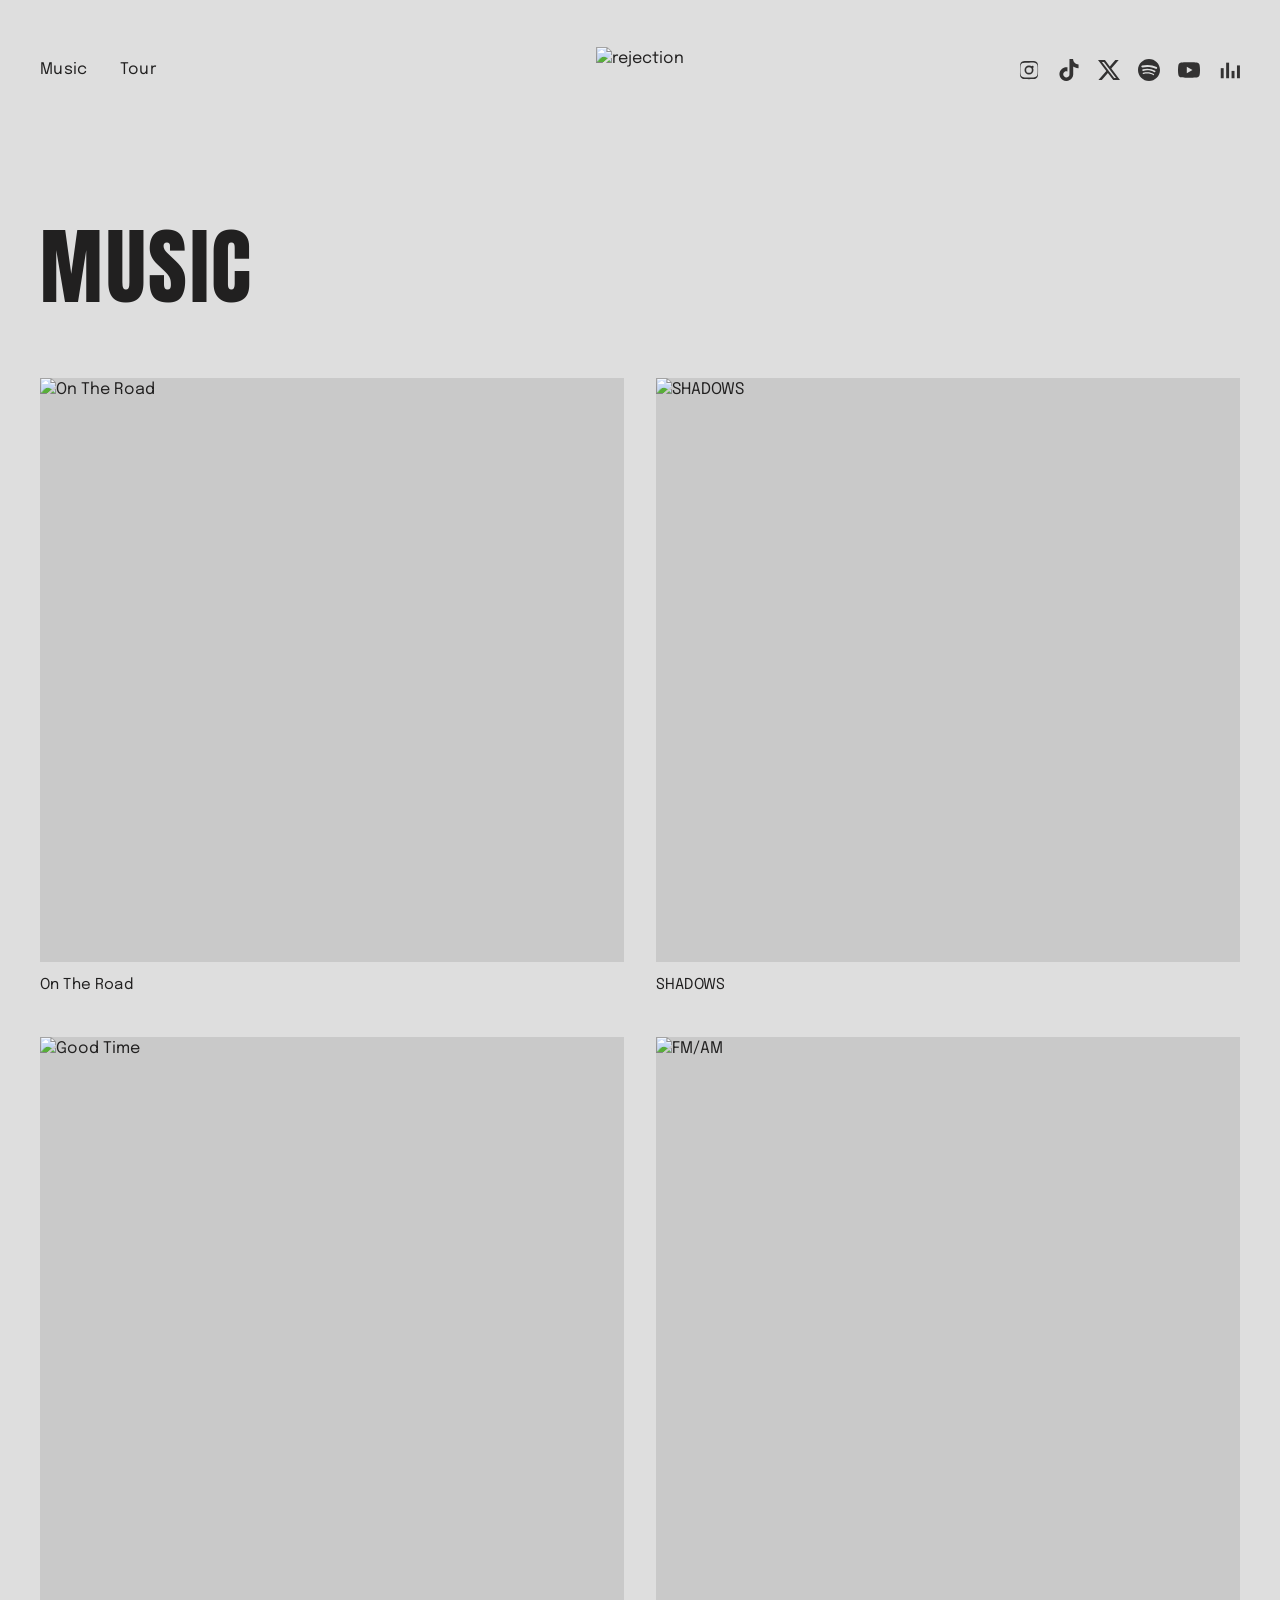
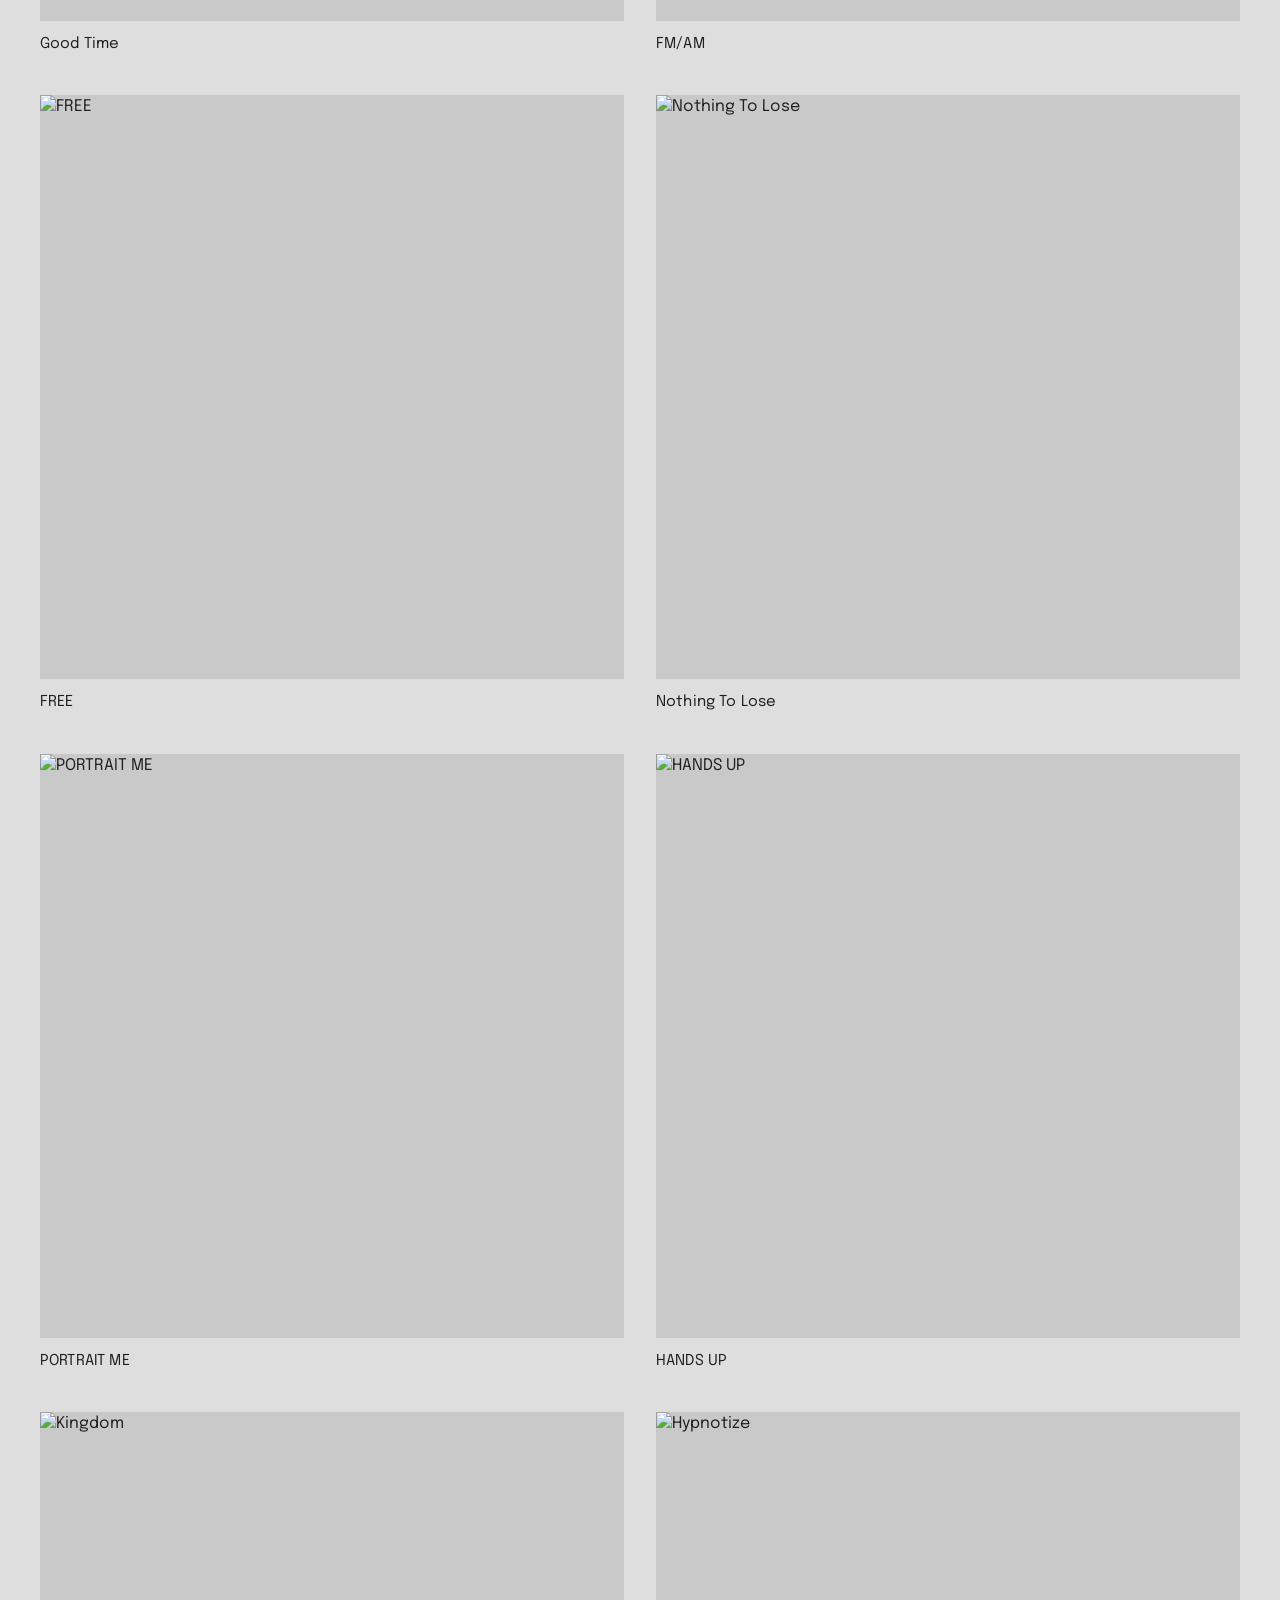
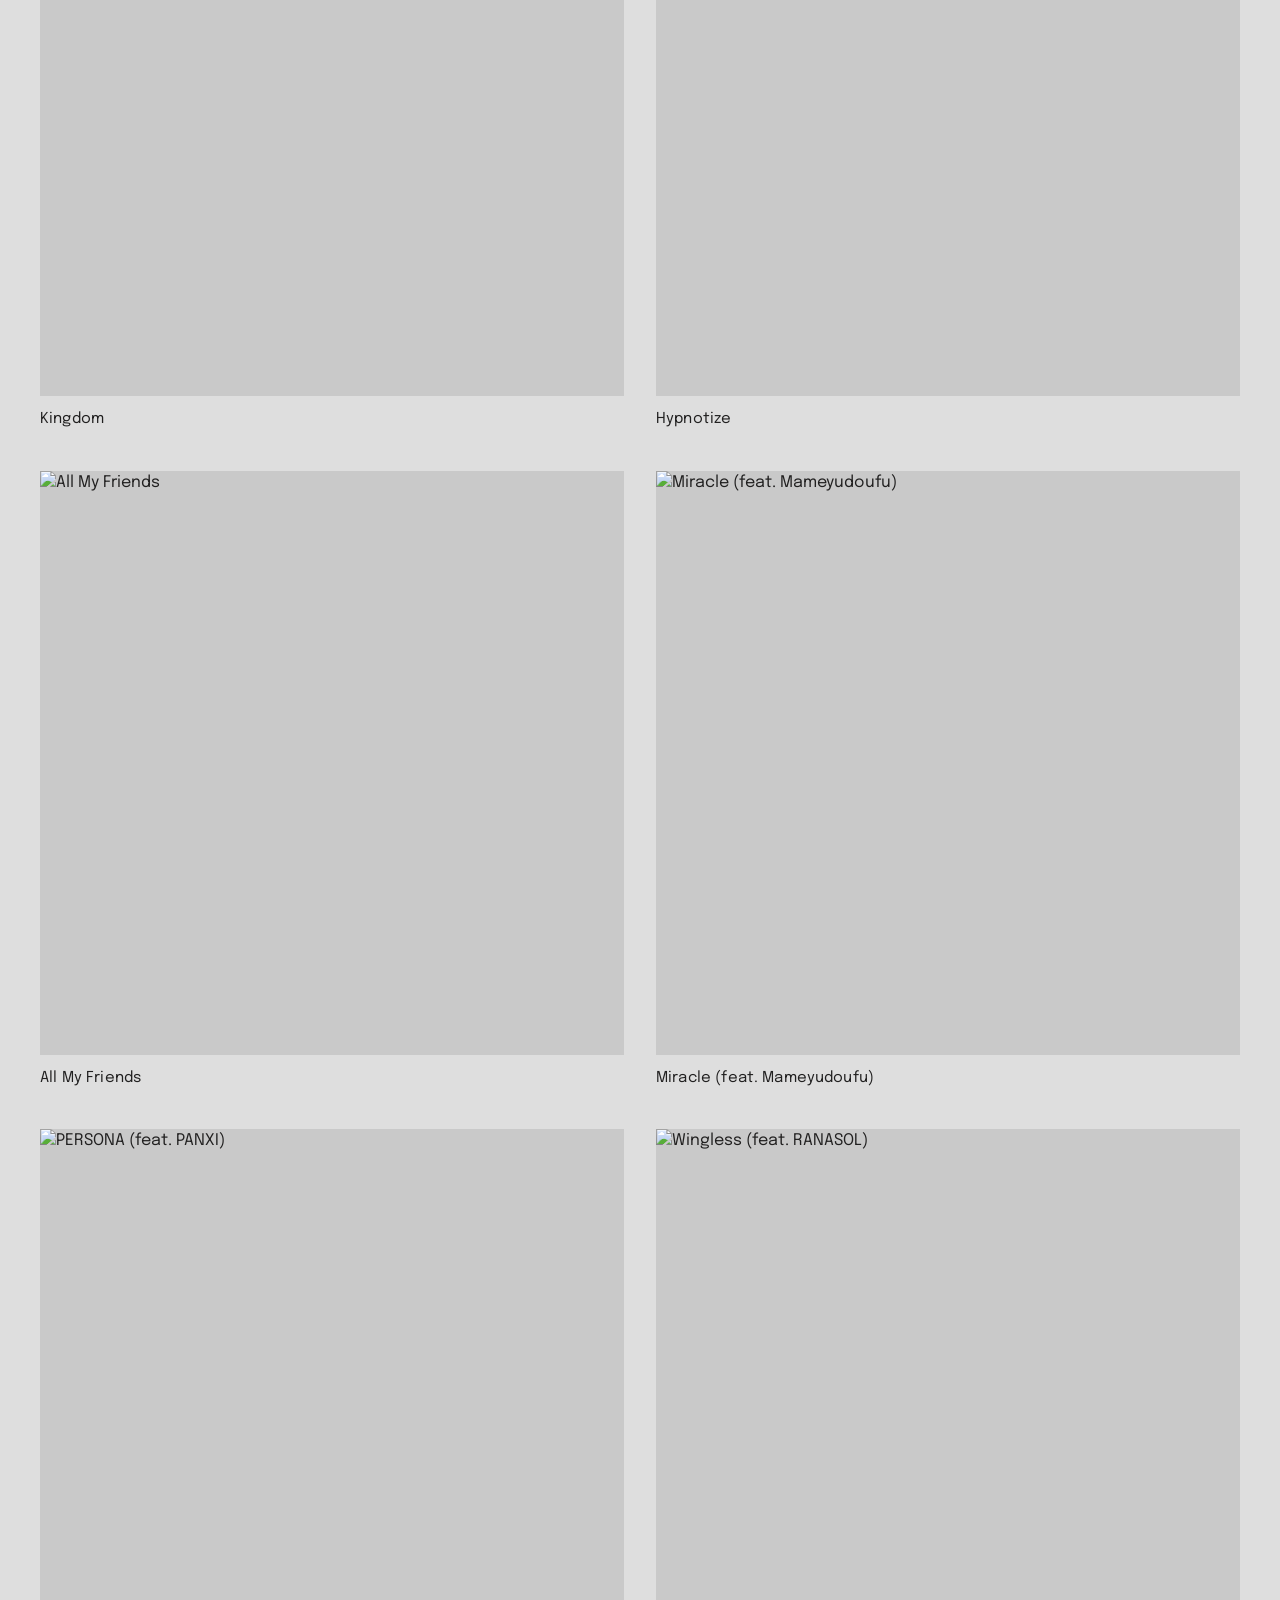
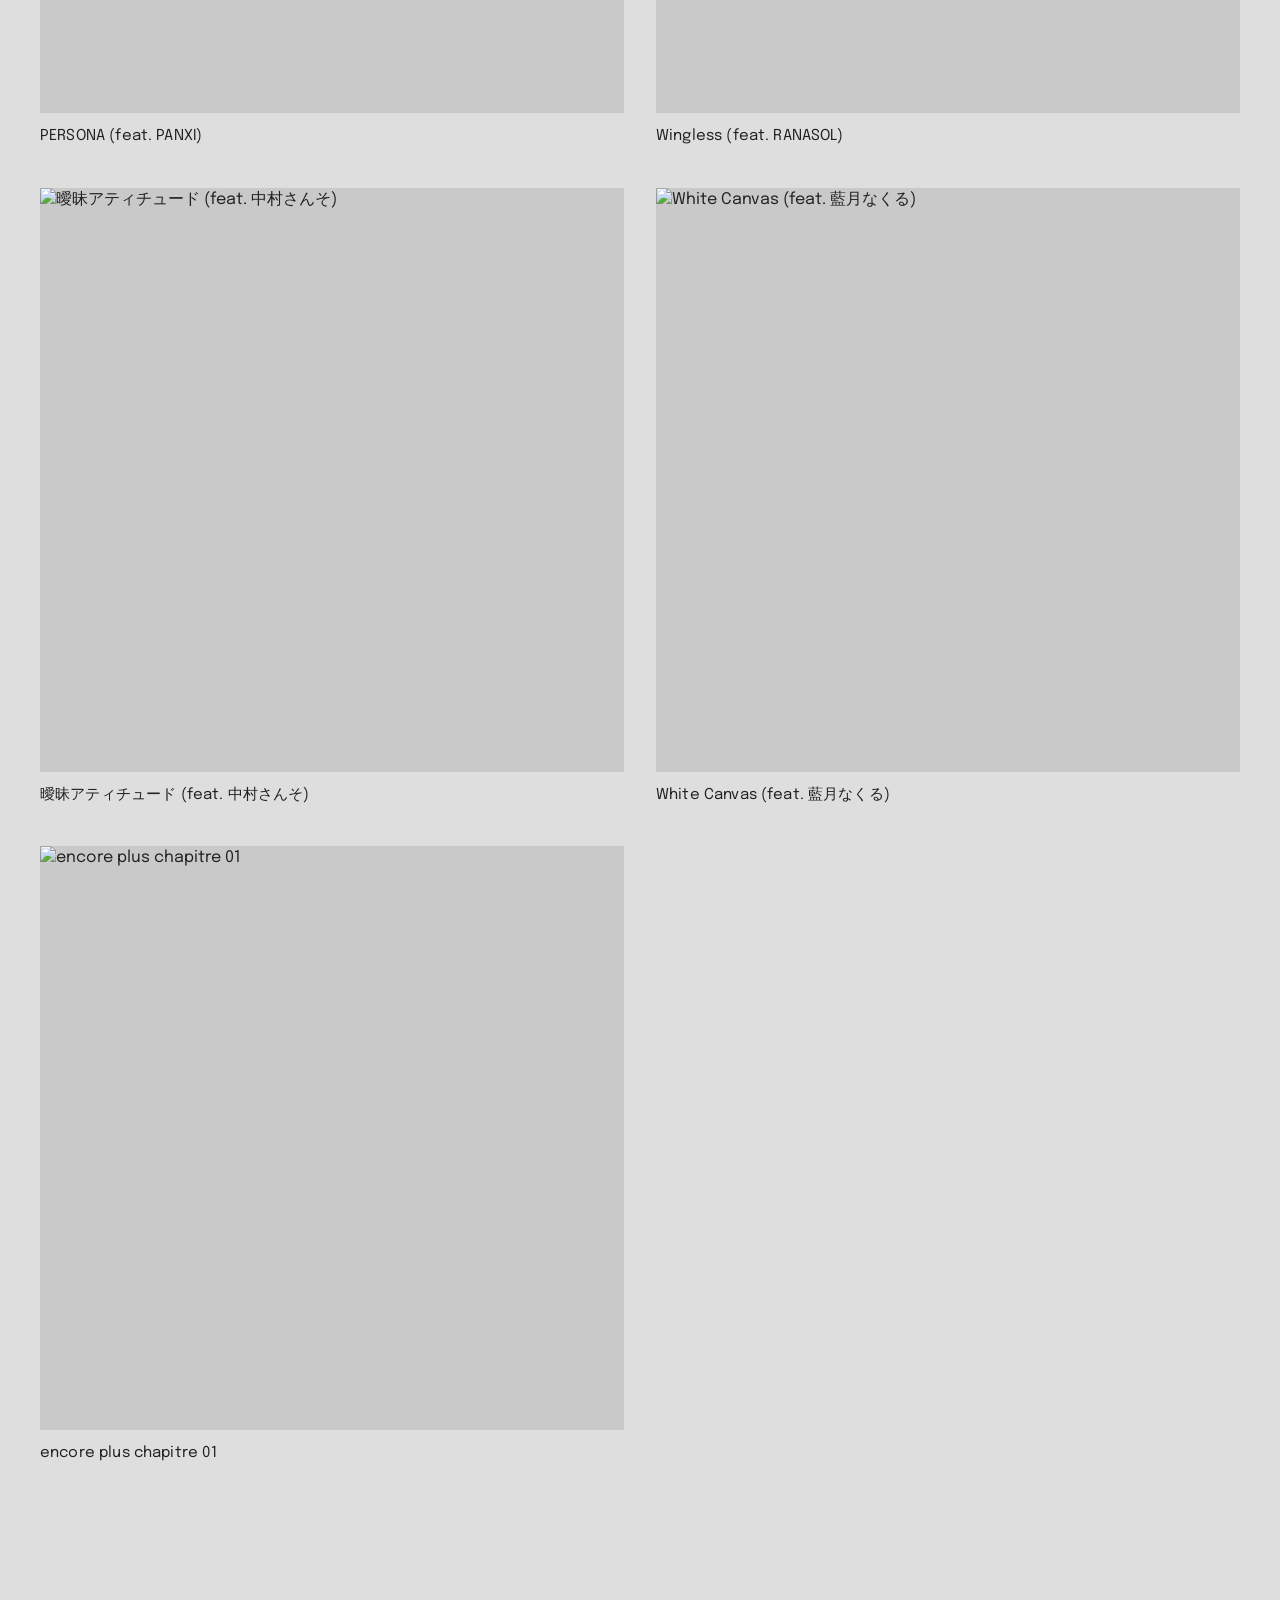
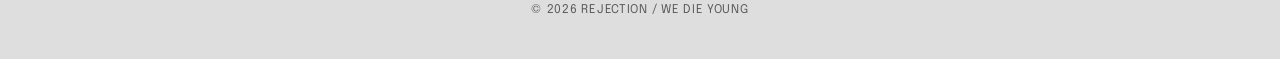
==== music.html @ c390e878 "Initial commit: pages, styles, scripts" ====
<!DOCTYPE html>
<html lang="en">
<head>
  <meta charset="UTF-8">
  <meta name="viewport" content="width=device-width, initial-scale=1.0">
  <title>rejection — Music</title>
  <meta name="description" content="rejection discography — releases on WE DIE YOUNG. Listen on Spotify.">
  <link rel="preconnect" href="https://fonts.googleapis.com">
  <link rel="preconnect" href="https://fonts.gstatic.com" crossorigin>
  <link href="https://fonts.googleapis.com/css2?family=Anton&family=Epilogue:wght@400;700&display=swap" rel="stylesheet">
  <link rel="stylesheet" href="css/style.css">
</head>
<body>

  <header class="site-header">
    <button class="nav-toggle" aria-label="Menu" aria-expanded="false">
      <span></span><span></span><span></span>
    </button>

    <nav class="nav-left">
      <a href="music.html">Music</a>
      <a href="tour.html">Tour</a>
    </nav>

    <a class="brand" href="index.html" aria-label="rejection home">
      <img src="assets/images/logo_black.png" alt="rejection">
    </a>

    <div class="nav-right">
      <a href="https://www.instagram.com/rejection_dj/" target="_blank" rel="noopener" aria-label="Instagram"><svg viewBox="0 0 24 24" aria-hidden="true"><path d="M12 2.2c3.2 0 3.6 0 4.9.07 1.2.06 1.8.25 2.2.42.6.22 1 .48 1.4.9.4.4.7.8.9 1.4.17.4.36 1 .42 2.2.06 1.3.07 1.7.07 4.9s0 3.6-.07 4.9c-.06 1.2-.25 1.8-.42 2.2a3.9 3.9 0 0 1-.9 1.4c-.4.4-.8.7-1.4.9-.4.17-1 .36-2.2.42-1.3.06-1.7.07-4.9.07s-3.6 0-4.9-.07c-1.2-.06-1.8-.25-2.2-.42a3.9 3.9 0 0 1-1.4-.9 3.9 3.9 0 0 1-.9-1.4c-.17-.4-.36-1-.42-2.2C2.2 15.6 2.2 15.2 2.2 12s0-3.6.07-4.9c.06-1.2.25-1.8.42-2.2.22-.6.5-1 .9-1.4.4-.4.8-.7 1.4-.9.4-.17 1-.36 2.2-.42C8.4 2.2 8.8 2.2 12 2.2zm0 1.8c-3.1 0-3.5 0-4.7.07-1.1.05-1.7.24-2.1.4-.5.2-.9.44-1.3.83-.4.4-.63.8-.83 1.3-.16.4-.35 1-.4 2.1C2.6 9.7 2.6 10.1 2.6 12s0 2.3.07 3.5c.05 1.1.24 1.7.4 2.1.2.5.44.9.83 1.3.4.4.8.63 1.3.83.4.16 1 .35 2.1.4 1.2.07 1.6.07 4.7.07s3.5 0 4.7-.07c1.1-.05 1.7-.24 2.1-.4.5-.2.9-.44 1.3-.83.4-.4.63-.8.83-1.3.16-.4.35-1 .4-2.1.07-1.2.07-1.6.07-3.5s0-2.3-.07-3.5c-.05-1.1-.24-1.7-.4-2.1a3.5 3.5 0 0 0-.83-1.3 3.5 3.5 0 0 0-1.3-.83c-.4-.16-1-.35-2.1-.4C15.5 4 15.1 4 12 4zm0 3.1a4.9 4.9 0 1 1 0 9.8 4.9 4.9 0 0 1 0-9.8zm0 1.8a3.1 3.1 0 1 0 0 6.2 3.1 3.1 0 0 0 0-6.2zm5.1-.3a1.15 1.15 0 1 1-2.3 0 1.15 1.15 0 0 1 2.3 0z"/></svg></a>
      <a href="https://www.tiktok.com/@rejection_dj" target="_blank" rel="noopener" aria-label="TikTok"><svg viewBox="0 0 24 24" aria-hidden="true"><path d="M12.53.02C13.84 0 15.14.01 16.44 0c.08 1.53.63 3.09 1.75 4.17 1.12 1.11 2.7 1.62 4.24 1.79v4.03c-1.44-.05-2.89-.35-4.2-.97-.57-.26-1.1-.59-1.62-.93-.01 2.92.01 5.84-.02 8.75-.08 1.4-.54 2.79-1.35 3.94-1.31 1.92-3.58 3.17-5.91 3.21-1.43.08-2.86-.31-4.08-1.03-2.02-1.19-3.44-3.37-3.65-5.71-.02-.5-.03-1-.01-1.49.18-1.9 1.12-3.72 2.58-4.96 1.66-1.44 3.98-2.13 6.15-1.72.02 1.48-.04 2.96-.04 4.44-.99-.32-2.15-.23-3.02.37-.63.41-1.11 1.04-1.36 1.75-.21.51-.15 1.07-.14 1.61.24 1.64 1.82 3.02 3.5 2.87 1.12-.01 2.19-.66 2.77-1.61.19-.33.4-.67.41-1.06.1-1.79.06-3.57.07-5.36.01-4.03-.01-8.05.02-12.07z"/></svg></a>
      <a href="https://x.com/rejectiondj" target="_blank" rel="noopener" aria-label="X"><svg viewBox="0 0 24 24" aria-hidden="true"><path d="M18.9 1.15h3.68l-8.04 9.19L24 22.85h-7.41l-5.8-7.58-6.64 7.58H.46l8.6-9.83L0 1.15h7.6l5.24 6.93zM17.61 20.64h2.04L6.49 3.24H4.3z"/></svg></a>
      <a href="https://open.spotify.com/artist/0S23vj2YyvxsVlhqqSohrk" target="_blank" rel="noopener" aria-label="Spotify"><svg viewBox="0 0 24 24" aria-hidden="true"><path d="M12 0C5.4 0 0 5.4 0 12s5.4 12 12 12 12-5.4 12-12S18.66 0 12 0zm5.52 17.34c-.24.36-.66.48-1.02.24-2.82-1.74-6.36-2.1-10.56-1.14-.42.12-.78-.18-.9-.54-.12-.42.18-.78.54-.9 4.56-1.02 8.52-.6 11.64 1.32.42.18.48.66.3 1.02zm1.44-3.3c-.3.42-.84.6-1.26.3-3.24-1.98-8.16-2.58-11.94-1.38-.48.12-1.02-.12-1.14-.6-.12-.48.12-1.02.6-1.14C9.6 9.9 15 10.56 18.72 12.84c.36.24.54.84.24 1.2zm.12-3.36C15.24 8.4 8.82 8.16 5.1 9.3c-.6.18-1.2-.18-1.38-.72-.18-.6.18-1.2.72-1.38 4.32-1.32 11.4-1.02 15.9 1.62.54.3.72 1.02.42 1.56-.3.42-1.02.66-1.56.3z"/></svg></a>
      <a href="https://www.youtube.com/@rejection_dj" target="_blank" rel="noopener" aria-label="YouTube"><svg viewBox="0 0 24 24" aria-hidden="true"><path d="M23.5 6.2a3 3 0 0 0-2.12-2.12C19.5 3.55 12 3.55 12 3.55s-7.5 0-9.38.53A3 3 0 0 0 .5 6.2 31.3 31.3 0 0 0 0 12a31.3 31.3 0 0 0 .5 5.8 3 3 0 0 0 2.12 2.12c1.88.53 9.38.53 9.38.53s7.5 0 9.38-.53a3 3 0 0 0 2.12-2.12A31.3 31.3 0 0 0 24 12a31.3 31.3 0 0 0-.5-5.8zM9.6 15.6V8.4l6.2 3.6z"/></svg></a>
      <a href="https://www.bandsintown.com/a/15654244-rejection" target="_blank" rel="noopener" aria-label="Bandsintown"><svg viewBox="0 0 24 24" aria-hidden="true"><rect x="3" y="10" width="3.2" height="11"/><rect x="8.9" y="4" width="3.2" height="17"/><rect x="14.8" y="13" width="3.2" height="8"/><rect x="20.7" y="7" width="3.2" height="14"/></svg></a>
    </div>
  </header>

  <div class="mobile-panel">
    <div class="mp-links">
      <a href="music.html">Music</a>
      <a href="tour.html">Tour</a>
    </div>
    <div class="mp-social">
      <a href="https://www.instagram.com/rejection_dj/" target="_blank" rel="noopener" aria-label="Instagram"><svg viewBox="0 0 24 24" aria-hidden="true"><path d="M12 2.2c3.2 0 3.6 0 4.9.07 1.2.06 1.8.25 2.2.42.6.22 1 .48 1.4.9.4.4.7.8.9 1.4.17.4.36 1 .42 2.2.06 1.3.07 1.7.07 4.9s0 3.6-.07 4.9c-.06 1.2-.25 1.8-.42 2.2a3.9 3.9 0 0 1-.9 1.4c-.4.4-.8.7-1.4.9-.4.17-1 .36-2.2.42-1.3.06-1.7.07-4.9.07s-3.6 0-4.9-.07c-1.2-.06-1.8-.25-2.2-.42a3.9 3.9 0 0 1-1.4-.9 3.9 3.9 0 0 1-.9-1.4c-.17-.4-.36-1-.42-2.2C2.2 15.6 2.2 15.2 2.2 12s0-3.6.07-4.9c.06-1.2.25-1.8.42-2.2.22-.6.5-1 .9-1.4.4-.4.8-.7 1.4-.9.4-.17 1-.36 2.2-.42C8.4 2.2 8.8 2.2 12 2.2zm0 5.9a4.9 4.9 0 1 0 0 9.8 4.9 4.9 0 0 0 0-9.8zm0 8a3.1 3.1 0 1 1 0-6.2 3.1 3.1 0 0 1 0 6.2zm5.1-8.3a1.15 1.15 0 1 1-2.3 0 1.15 1.15 0 0 1 2.3 0z"/></svg></a>
      <a href="https://www.tiktok.com/@rejection_dj" target="_blank" rel="noopener" aria-label="TikTok"><svg viewBox="0 0 24 24" aria-hidden="true"><path d="M12.53.02C13.84 0 15.14.01 16.44 0c.08 1.53.63 3.09 1.75 4.17 1.12 1.11 2.7 1.62 4.24 1.79v4.03c-1.44-.05-2.89-.35-4.2-.97-.57-.26-1.1-.59-1.62-.93-.01 2.92.01 5.84-.02 8.75-.08 1.4-.54 2.79-1.35 3.94-1.31 1.92-3.58 3.17-5.91 3.21-1.43.08-2.86-.31-4.08-1.03-2.02-1.19-3.44-3.37-3.65-5.71-.02-.5-.03-1-.01-1.49.18-1.9 1.12-3.72 2.58-4.96 1.66-1.44 3.98-2.13 6.15-1.72.02 1.48-.04 2.96-.04 4.44-.99-.32-2.15-.23-3.02.37-.63.41-1.11 1.04-1.36 1.75-.21.51-.15 1.07-.14 1.61.24 1.64 1.82 3.02 3.5 2.87 1.12-.01 2.19-.66 2.77-1.61.19-.33.4-.67.41-1.06.1-1.79.06-3.57.07-5.36.01-4.03-.01-8.05.02-12.07z"/></svg></a>
      <a href="https://x.com/rejectiondj" target="_blank" rel="noopener" aria-label="X"><svg viewBox="0 0 24 24" aria-hidden="true"><path d="M18.9 1.15h3.68l-8.04 9.19L24 22.85h-7.41l-5.8-7.58-6.64 7.58H.46l8.6-9.83L0 1.15h7.6l5.24 6.93zM17.61 20.64h2.04L6.49 3.24H4.3z"/></svg></a>
      <a href="https://open.spotify.com/artist/0S23vj2YyvxsVlhqqSohrk" target="_blank" rel="noopener" aria-label="Spotify"><svg viewBox="0 0 24 24" aria-hidden="true"><path d="M12 0C5.4 0 0 5.4 0 12s5.4 12 12 12 12-5.4 12-12S18.66 0 12 0zm5.52 17.34c-.24.36-.66.48-1.02.24-2.82-1.74-6.36-2.1-10.56-1.14-.42.12-.78-.18-.9-.54-.12-.42.18-.78.54-.9 4.56-1.02 8.52-.6 11.64 1.32.42.18.48.66.3 1.02zm1.44-3.3c-.3.42-.84.6-1.26.3-3.24-1.98-8.16-2.58-11.94-1.38-.48.12-1.02-.12-1.14-.6-.12-.48.12-1.02.6-1.14C9.6 9.9 15 10.56 18.72 12.84c.36.24.54.84.24 1.2zm.12-3.36C15.24 8.4 8.82 8.16 5.1 9.3c-.6.18-1.2-.18-1.38-.72-.18-.6.18-1.2.72-1.38 4.32-1.32 11.4-1.02 15.9 1.62.54.3.72 1.02.42 1.56-.3.42-1.02.66-1.56.3z"/></svg></a>
      <a href="https://www.youtube.com/@rejection_dj" target="_blank" rel="noopener" aria-label="YouTube"><svg viewBox="0 0 24 24" aria-hidden="true"><path d="M23.5 6.2a3 3 0 0 0-2.12-2.12C19.5 3.55 12 3.55 12 3.55s-7.5 0-9.38.53A3 3 0 0 0 .5 6.2 31.3 31.3 0 0 0 0 12a31.3 31.3 0 0 0 .5 5.8 3 3 0 0 0 2.12 2.12c1.88.53 9.38.53 9.38.53s7.5 0 9.38-.53a3 3 0 0 0 2.12-2.12A31.3 31.3 0 0 0 24 12a31.3 31.3 0 0 0-.5-5.8zM9.6 15.6V8.4l6.2 3.6z"/></svg></a>
      <a href="https://www.bandsintown.com/a/15654244-rejection" target="_blank" rel="noopener" aria-label="Bandsintown"><svg viewBox="0 0 24 24" aria-hidden="true"><rect x="3" y="10" width="3.2" height="11"/><rect x="8.9" y="4" width="3.2" height="17"/><rect x="14.8" y="13" width="3.2" height="8"/><rect x="20.7" y="7" width="3.2" height="14"/></svg></a>
    </div>
  </div>

  <main class="page">
    <div class="music-wrap">
      <h1 class="page-title">Music</h1>
      <div class="release-grid">

        <a class="release" href="https://open.spotify.com/album/5q5O0xobsjJlpD6O8XKeIN" target="_blank" rel="noopener">
          <img class="cover" src="assets/images/covers/on-the-road.jpg" alt="On The Road" loading="lazy">
          <div class="title">On The Road</div>
        </a>
        <a class="release" href="https://open.spotify.com/album/51Zz9akoSG6sLZpenJsjfX" target="_blank" rel="noopener">
          <img class="cover" src="assets/images/covers/shadows.jpg" alt="SHADOWS" loading="lazy">
          <div class="title">SHADOWS</div>
        </a>
        <a class="release" href="https://open.spotify.com/album/2DkDg4tCp8DcPe6OAymUXZ" target="_blank" rel="noopener">
          <img class="cover" src="assets/images/covers/good-time.jpg" alt="Good Time" loading="lazy">
          <div class="title">Good Time</div>
        </a>
        <a class="release" href="https://open.spotify.com/album/0dNciF2kphbAOEOotn27Lw" target="_blank" rel="noopener">
          <img class="cover" src="assets/images/covers/fm-am.jpg" alt="FM/AM" loading="lazy">
          <div class="title">FM/AM</div>
        </a>
        <a class="release" href="https://open.spotify.com/album/6idIFc0J1glOAbEwEejs44" target="_blank" rel="noopener">
          <img class="cover" src="assets/images/covers/free.jpg" alt="FREE" loading="lazy">
          <div class="title">FREE</div>
        </a>
        <a class="release" href="https://open.spotify.com/album/1jDeRZwBZK1zlvoCYD1NOt" target="_blank" rel="noopener">
          <img class="cover" src="assets/images/covers/nothing-to-lose.jpg" alt="Nothing To Lose" loading="lazy">
          <div class="title">Nothing To Lose</div>
        </a>
        <a class="release" href="https://open.spotify.com/album/5z2k5duOGapGuPO0RbKeBS" target="_blank" rel="noopener">
          <img class="cover" src="assets/images/covers/portrait-me.jpg" alt="PORTRAIT ME" loading="lazy">
          <div class="title">PORTRAIT ME</div>
        </a>
        <a class="release" href="https://open.spotify.com/album/4SPbyCqJItK5ZX62Soz4PP" target="_blank" rel="noopener">
          <img class="cover" src="assets/images/covers/hands-up.jpg" alt="HANDS UP" loading="lazy">
          <div class="title">HANDS UP</div>
        </a>
        <a class="release" href="https://open.spotify.com/album/31cQlND0FjDFO8T4rdpLCn" target="_blank" rel="noopener">
          <img class="cover" src="assets/images/covers/kingdom.jpg" alt="Kingdom" loading="lazy">
          <div class="title">Kingdom</div>
        </a>
        <a class="release" href="https://open.spotify.com/album/1pusDfsPrdjYhl25DAxHNL" target="_blank" rel="noopener">
          <img class="cover" src="assets/images/covers/hypnotize.jpg" alt="Hypnotize" loading="lazy">
          <div class="title">Hypnotize</div>
        </a>
        <a class="release" href="https://open.spotify.com/album/5HHNSSBQqW4PTgpFJ4BsVs" target="_blank" rel="noopener">
          <img class="cover" src="assets/images/covers/all-my-friends.jpg" alt="All My Friends" loading="lazy">
          <div class="title">All My Friends</div>
        </a>
        <a class="release" href="https://open.spotify.com/track/4YIYpNETwsrSWADLwW0mSf" target="_blank" rel="noopener">
          <img class="cover" src="assets/images/covers/miracle.jpg" alt="Miracle (feat. Mameyudoufu)" loading="lazy">
          <div class="title">Miracle (feat. Mameyudoufu)</div>
        </a>
        <a class="release" href="https://open.spotify.com/track/03Szw29ysTw888bMThsro3" target="_blank" rel="noopener">
          <img class="cover" src="assets/images/covers/persona.jpg" alt="PERSONA (feat. PANXI)" loading="lazy">
          <div class="title">PERSONA (feat. PANXI)</div>
        </a>
        <a class="release" href="https://open.spotify.com/album/18nVjR12azbypMlS67G4hg" target="_blank" rel="noopener">
          <img class="cover" src="assets/images/covers/wingless.jpg" alt="Wingless (feat. RANASOL)" loading="lazy">
          <div class="title">Wingless (feat. RANASOL)</div>
        </a>
        <a class="release" href="https://open.spotify.com/album/0s3WB6dDd8aX5RElF5GKoR" target="_blank" rel="noopener">
          <img class="cover" src="assets/images/covers/aimai-attitude.jpg" alt="曖昧アティチュード (feat. 中村さんそ)" loading="lazy">
          <div class="title">曖昧アティチュード (feat. 中村さんそ)</div>
        </a>
        <a class="release" href="https://open.spotify.com/track/6WZYBVBdfKChmdeDefZySE" target="_blank" rel="noopener">
          <img class="cover" src="assets/images/covers/white-canvas.jpg" alt="White Canvas (feat. 藍月なくる)" loading="lazy">
          <div class="title">White Canvas (feat. 藍月なくる)</div>
        </a>
        <a class="release" href="https://open.spotify.com/album/2n2oX1cA9yr1API8qES9Ez" target="_blank" rel="noopener">
          <img class="cover" src="assets/images/covers/encore-plus-01.jpg" alt="encore plus chapitre 01" loading="lazy">
          <div class="title">encore plus chapitre 01</div>
        </a>

      </div>
    </div>
  </main>

  <footer class="site-footer">
    © 2026 rejection / WE DIE YOUNG
  </footer>

  <script src="js/main.js"></script>
</body>
</html>
---- css/style.css ----
/* ============================================================
   rejection — official site
   Minimal / Brutalist / Industrial
   ============================================================ */

:root {
  --bg: #DEDEDE;
  --ink: #212020;
  --white: #FFFFFF;
  --header-h: 140px;
  --header-h-mobile: 72px;
  --maxw: 1400px;
}

* { box-sizing: border-box; }

html { -webkit-text-size-adjust: 100%; }

body {
  margin: 0;
  background: var(--bg);
  color: var(--ink);
  font-family: "Epilogue", -apple-system, BlinkMacSystemFont, "Segoe UI", sans-serif;
  font-weight: 400;
  line-height: 1.5;
  -webkit-font-smoothing: antialiased;
}

a { color: inherit; text-decoration: none; }

img { display: block; max-width: 100%; }

/* ---------------- Header ---------------- */
.site-header {
  position: fixed;
  top: 0; left: 0; right: 0;
  height: var(--header-h);
  background: var(--bg);
  z-index: 1000;
  display: grid;
  grid-template-columns: 1fr auto 1fr;
  align-items: center;
  padding: 0 40px;
  gap: 24px;
}

.nav-left {
  display: flex;
  align-items: center;
  gap: 32px;
  justify-self: start;
}

.nav-left a {
  font-size: 16px;
  font-weight: 400;
  letter-spacing: 0.02em;
  padding: 4px 0;
  border-bottom: 1px solid transparent;
  transition: border-color .18s ease;
}
.nav-left a:hover { border-bottom-color: var(--ink); }

.brand {
  justify-self: center;
  display: flex;
  align-items: center;
}
.brand img { height: 46px; width: auto; }

.nav-right {
  display: flex;
  align-items: center;
  gap: 18px;
  justify-self: end;
}
.nav-right a {
  display: inline-flex;
  align-items: center;
  justify-content: center;
  color: var(--ink);
  opacity: 0.9;
  transition: opacity .18s ease, transform .18s ease;
}
.nav-right a:hover { opacity: 1; transform: translateY(-1px); }
.nav-right svg { width: 22px; height: 22px; fill: currentColor; display: block; }

/* Hamburger (mobile only) */
.nav-toggle {
  display: none;
  background: none;
  border: none;
  padding: 8px;
  cursor: pointer;
  color: var(--ink);
  justify-self: start;
}
.nav-toggle span {
  display: block;
  width: 26px;
  height: 2px;
  background: var(--ink);
  margin: 5px 0;
  transition: transform .2s ease, opacity .2s ease;
}

/* Page body offset for fixed header */
.page { padding-top: var(--header-h); }

/* ---------------- Full-bleed sections ---------------- */
.fullbleed {
  position: relative;
  width: 100%;
  background-size: cover;
  background-position: center;
  background-repeat: no-repeat;
  display: flex;
  align-items: center;
  justify-content: center;
}
.fullbleed::before {
  content: "";
  position: absolute;
  inset: 0;
  background: rgba(0,0,0,0.32);
  z-index: 0;
}
.fullbleed > * { position: relative; z-index: 1; }

.hero { min-height: calc(90vh - var(--header-h)); }
.hero::before { background: rgba(0,0,0,0.28); }

.section-links {
  min-height: 62vh;
  padding: 80px 24px;
}
.section-links::before { background: rgba(0,0,0,0.40); }

.section-bio {
  min-height: 80vh;
  padding: 100px 24px;
}
.section-bio::before { background: rgba(0,0,0,0.55); }

/* ---------------- Pill buttons ---------------- */
.pill-row {
  display: flex;
  flex-wrap: wrap;
  gap: 20px;
  justify-content: center;
  align-items: center;
}
.pill {
  display: inline-block;
  background: var(--ink);
  color: var(--white);
  font-family: "Epilogue", sans-serif;
  font-weight: 700;
  font-size: 15px;
  letter-spacing: 0.08em;
  text-transform: uppercase;
  border: 2px solid var(--white);
  border-radius: 300px;
  padding: 16px 34px;
  transition: background .2s ease, color .2s ease;
  white-space: nowrap;
}
.pill:hover { background: var(--white); color: var(--ink); }

/* Dark pill on light bg (for tour page) */
.pill--onlight { border-color: var(--ink); }
.pill--onlight:hover { background: var(--bg); color: var(--ink); }

/* ---------------- BIO / CONTACT ---------------- */
.bio-inner {
  max-width: 640px;
  text-align: center;
  color: var(--white);
}
.section-heading {
  font-family: "Anton", sans-serif;
  font-weight: 400;
  text-transform: uppercase;
  color: var(--white);
  letter-spacing: 0.03em;
  line-height: 1;
  font-size: clamp(48px, 9vw, 88px);
  margin: 0 0 28px;
}
.bio-text {
  font-size: 17px;
  line-height: 1.7;
  color: var(--white);
  margin: 0 auto 18px;
}
.bio-text--ja {
  font-size: 13.5px;
  line-height: 1.9;
  color: rgba(255,255,255,0.72);
  max-width: 560px;
}
.contact-block {
  margin-top: 64px;
}
.contact-block .section-heading { font-size: clamp(40px, 7vw, 68px); margin-bottom: 16px; }
.contact-line {
  font-size: 16px;
  letter-spacing: 0.04em;
  color: var(--white);
}
.contact-line a { border-bottom: 1px solid rgba(255,255,255,0.5); }
.contact-line a:hover { border-bottom-color: var(--white); }

/* ---------------- Footer ---------------- */
.site-footer {
  background: var(--bg);
  color: var(--ink);
  text-align: center;
  padding: 40px 24px;
  font-size: 12px;
  letter-spacing: 0.06em;
  text-transform: uppercase;
  opacity: 0.7;
}

/* ---------------- Music page ---------------- */
.music-wrap {
  max-width: var(--maxw);
  margin: 0 auto;
  padding: 64px 40px 96px;
}
.page-title {
  font-family: "Anton", sans-serif;
  font-weight: 400;
  text-transform: uppercase;
  font-size: clamp(44px, 8vw, 84px);
  letter-spacing: 0.03em;
  margin: 0 0 48px;
  color: var(--ink);
}
.release-grid {
  display: grid;
  grid-template-columns: repeat(2, 1fr);
  gap: 40px 32px;
}
.release {
  display: block;
  transition: transform .2s ease;
}
.release:hover { transform: translateY(-4px); }
.release .cover {
  width: 100%;
  aspect-ratio: 1 / 1;
  object-fit: cover;
  background: #c9c9c9;
}
.release .title {
  margin-top: 12px;
  font-size: 15px;
  font-weight: 400;
  color: var(--ink);
  letter-spacing: 0.01em;
}

/* ---------------- Tour page ---------------- */
.tour-wrap {
  max-width: 1000px;
  margin: 0 auto;
  padding: 64px 40px 96px;
  text-align: center;
}
.tour-wrap .page-title { text-align: center; }
.tickets-cta { margin: 8px 0 56px; }
.bit-widget-holder {
  text-align: left;
  min-height: 200px;
}
.tour-fallback {
  margin-top: 32px;
  font-size: 15px;
}
.tour-fallback a { border-bottom: 1px solid var(--ink); }

/* ============================================================
   Responsive
   ============================================================ */
.mobile-panel { display: none; }

@media (max-width: 860px) {
  :root { --header-h: var(--header-h-mobile); }

  .site-header {
    grid-template-columns: 1fr auto 1fr;
    padding: 0 18px;
    gap: 8px;
    height: var(--header-h-mobile);
  }
  .brand img { height: 34px; }

  /* Hide the desktop inline nav + socials on mobile */
  .nav-left, .nav-right { display: none; }

  /* Show hamburger */
  .nav-toggle { display: block; }

  /* Mobile dropdown panel */
  .mobile-panel {
    position: fixed;
    top: var(--header-h-mobile);
    left: 0; right: 0;
    background: var(--bg);
    border-top: 1px solid rgba(33,32,32,0.12);
    padding: 28px 24px 32px;
    z-index: 999;
    flex-direction: column;
    align-items: center;
    gap: 26px;
    max-height: 0;
    overflow: hidden;
    padding-top: 0; padding-bottom: 0;
    transition: max-height .28s ease, padding .28s ease;
  }
  body.nav-open .mobile-panel {
    display: flex;
    max-height: 340px;
    padding-top: 28px;
    padding-bottom: 32px;
  }
  .mobile-panel .mp-links {
    display: flex;
    flex-direction: column;
    align-items: center;
    gap: 20px;
  }
  .mobile-panel .mp-links a { font-size: 20px; letter-spacing: 0.02em; }
  .mobile-panel .mp-social {
    display: flex;
    gap: 22px;
    align-items: center;
  }
  .mobile-panel .mp-social a { color: var(--ink); }
  .mobile-panel .mp-social svg { width: 24px; height: 24px; fill: currentColor; }

  /* hamburger open state */
  body.nav-open .nav-toggle span:nth-child(1) { transform: translateY(7px) rotate(45deg); }
  body.nav-open .nav-toggle span:nth-child(2) { opacity: 0; }
  body.nav-open .nav-toggle span:nth-child(3) { transform: translateY(-7px) rotate(-45deg); }

  .page { padding-top: var(--header-h-mobile); }

  .pill-row { flex-direction: column; }
  .pill { width: 100%; max-width: 320px; text-align: center; }

  .music-wrap { padding: 40px 20px 72px; }
  .release-grid { grid-template-columns: 1fr; gap: 32px; }
  .tour-wrap { padding: 40px 20px 72px; }
  .section-heading { font-size: clamp(44px, 13vw, 72px); }
}
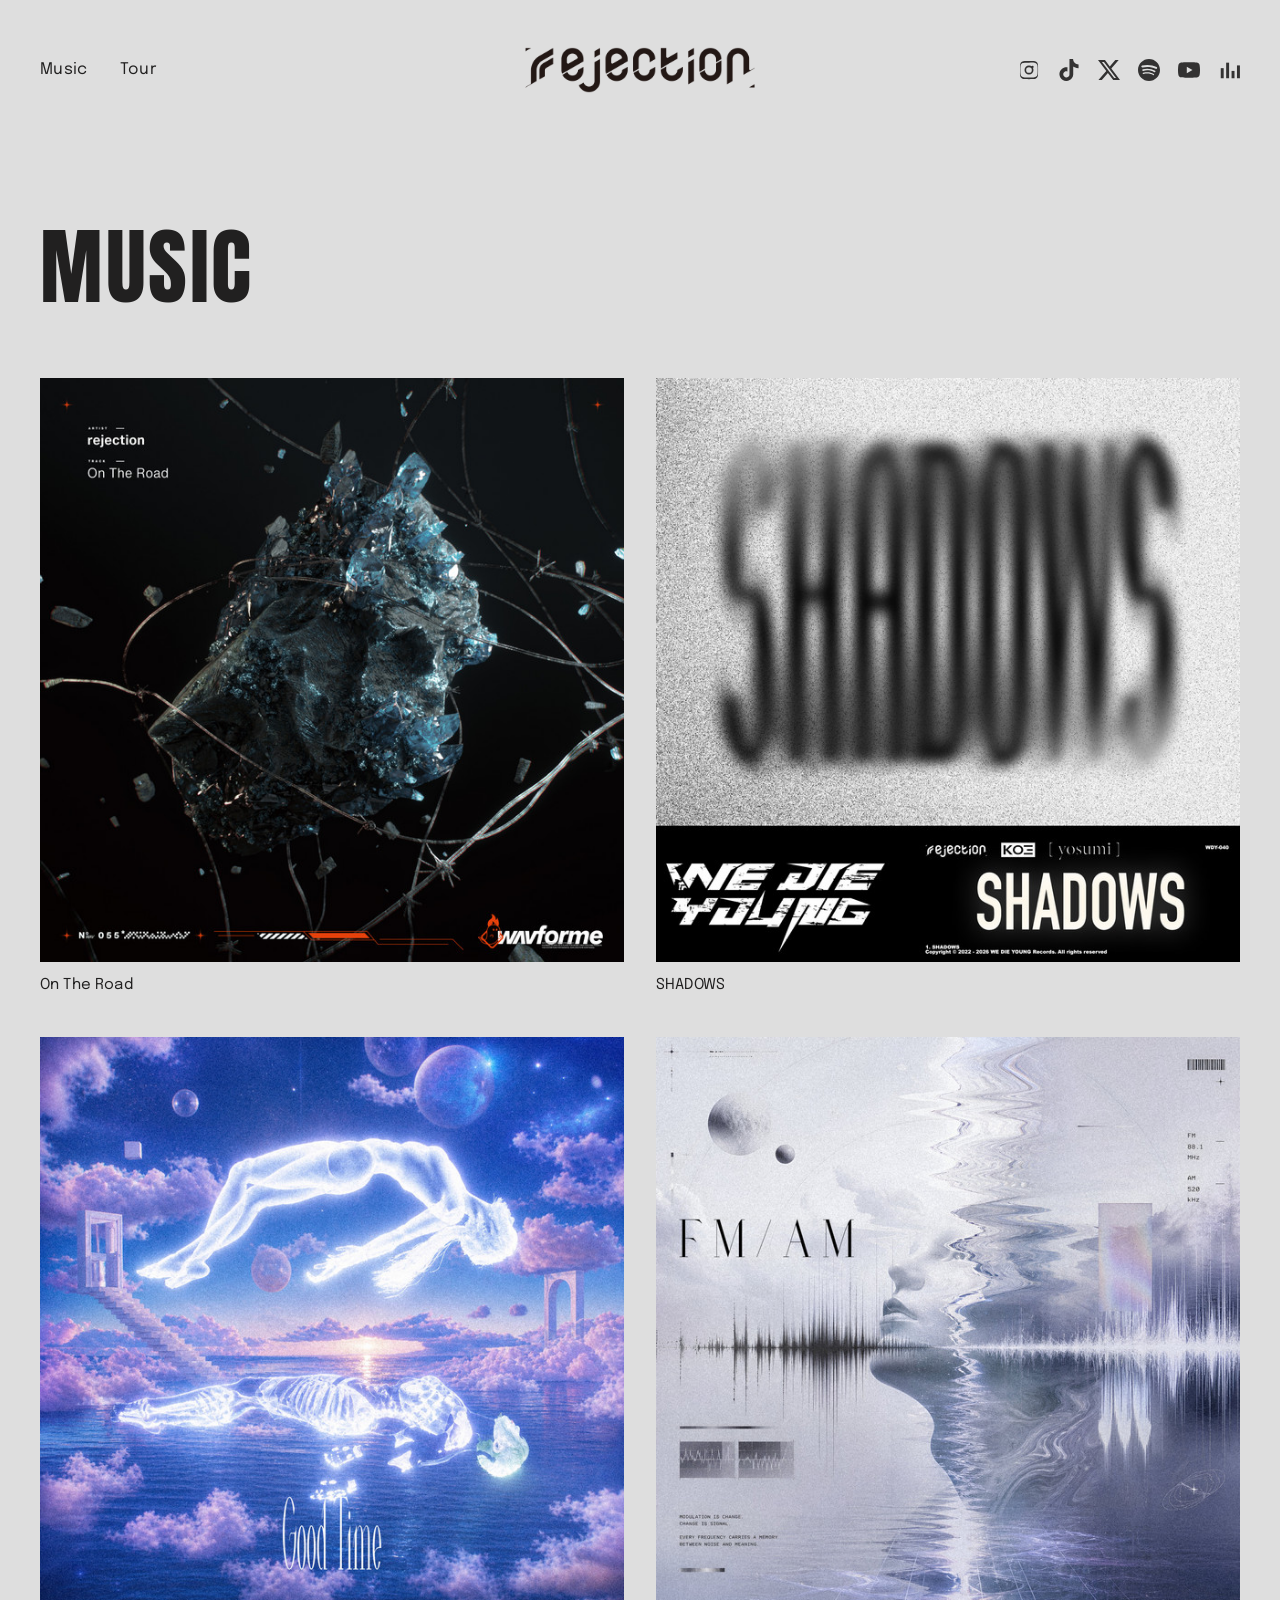
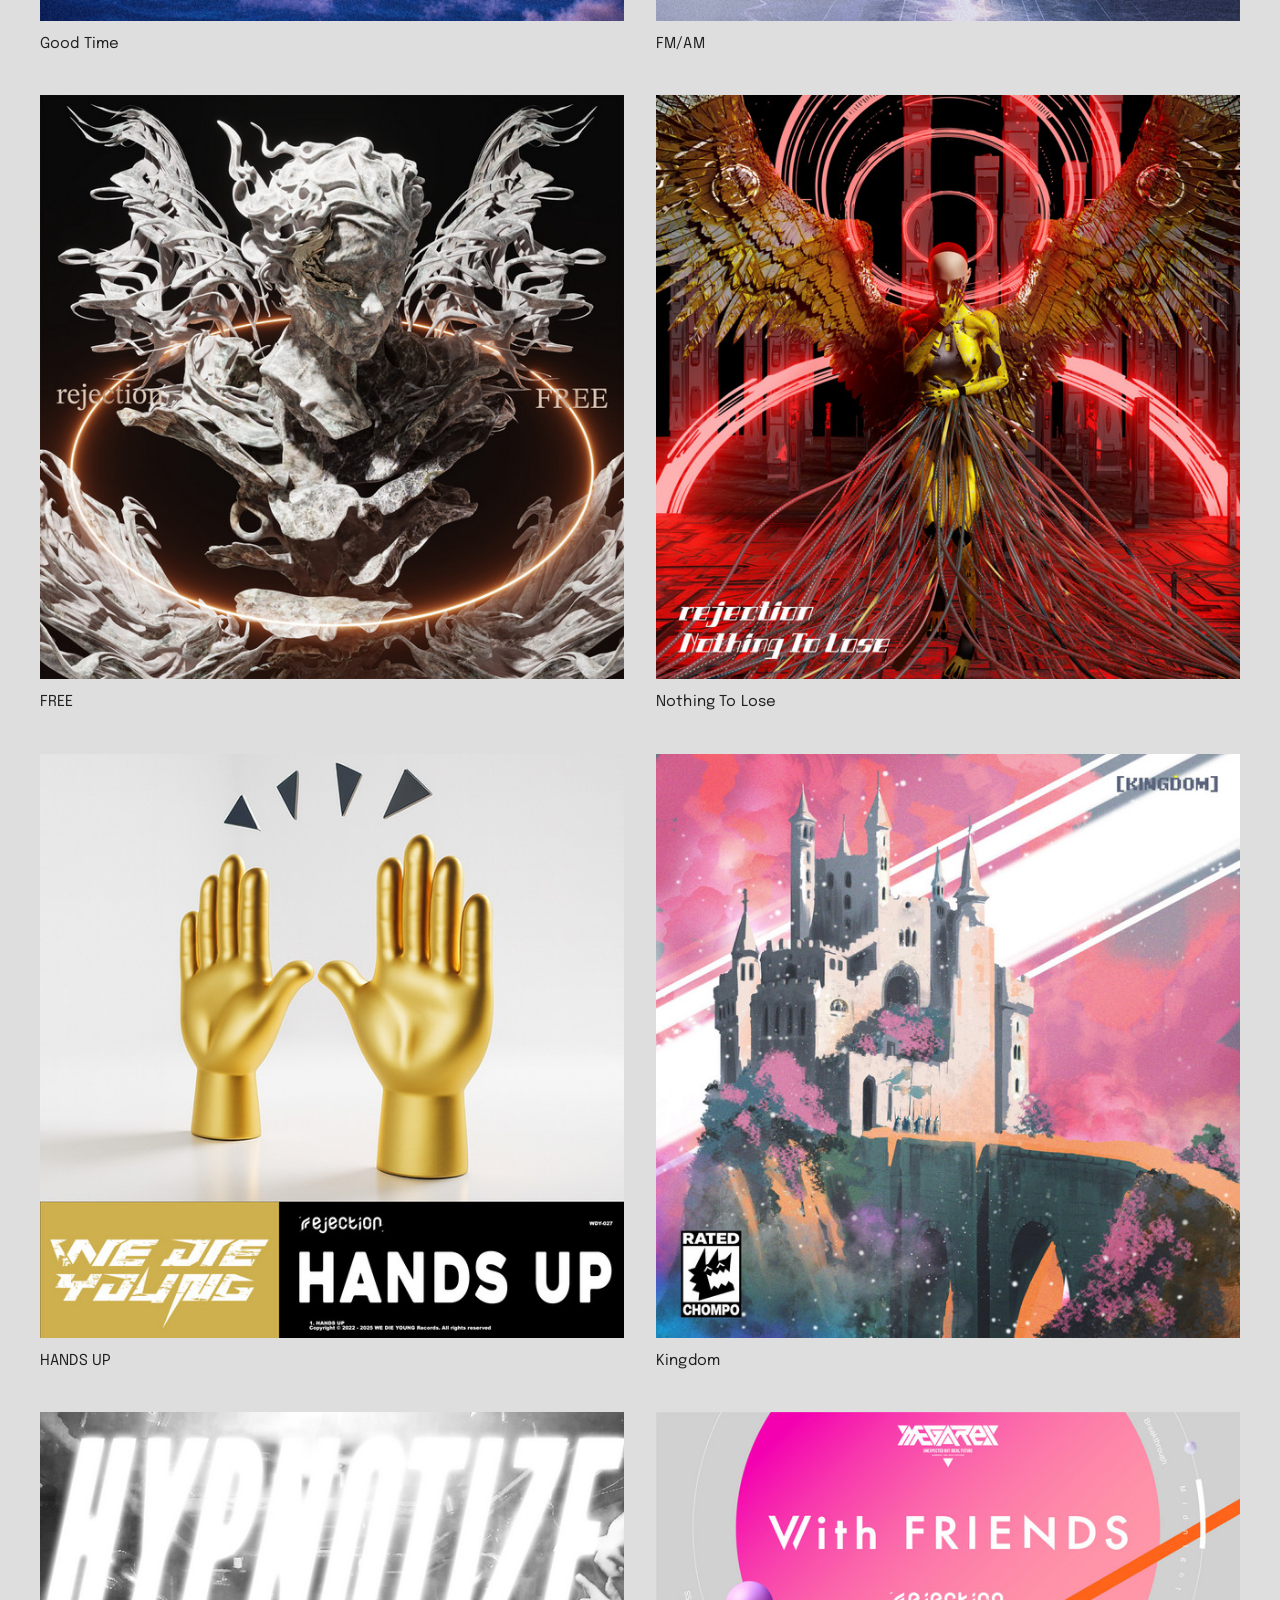
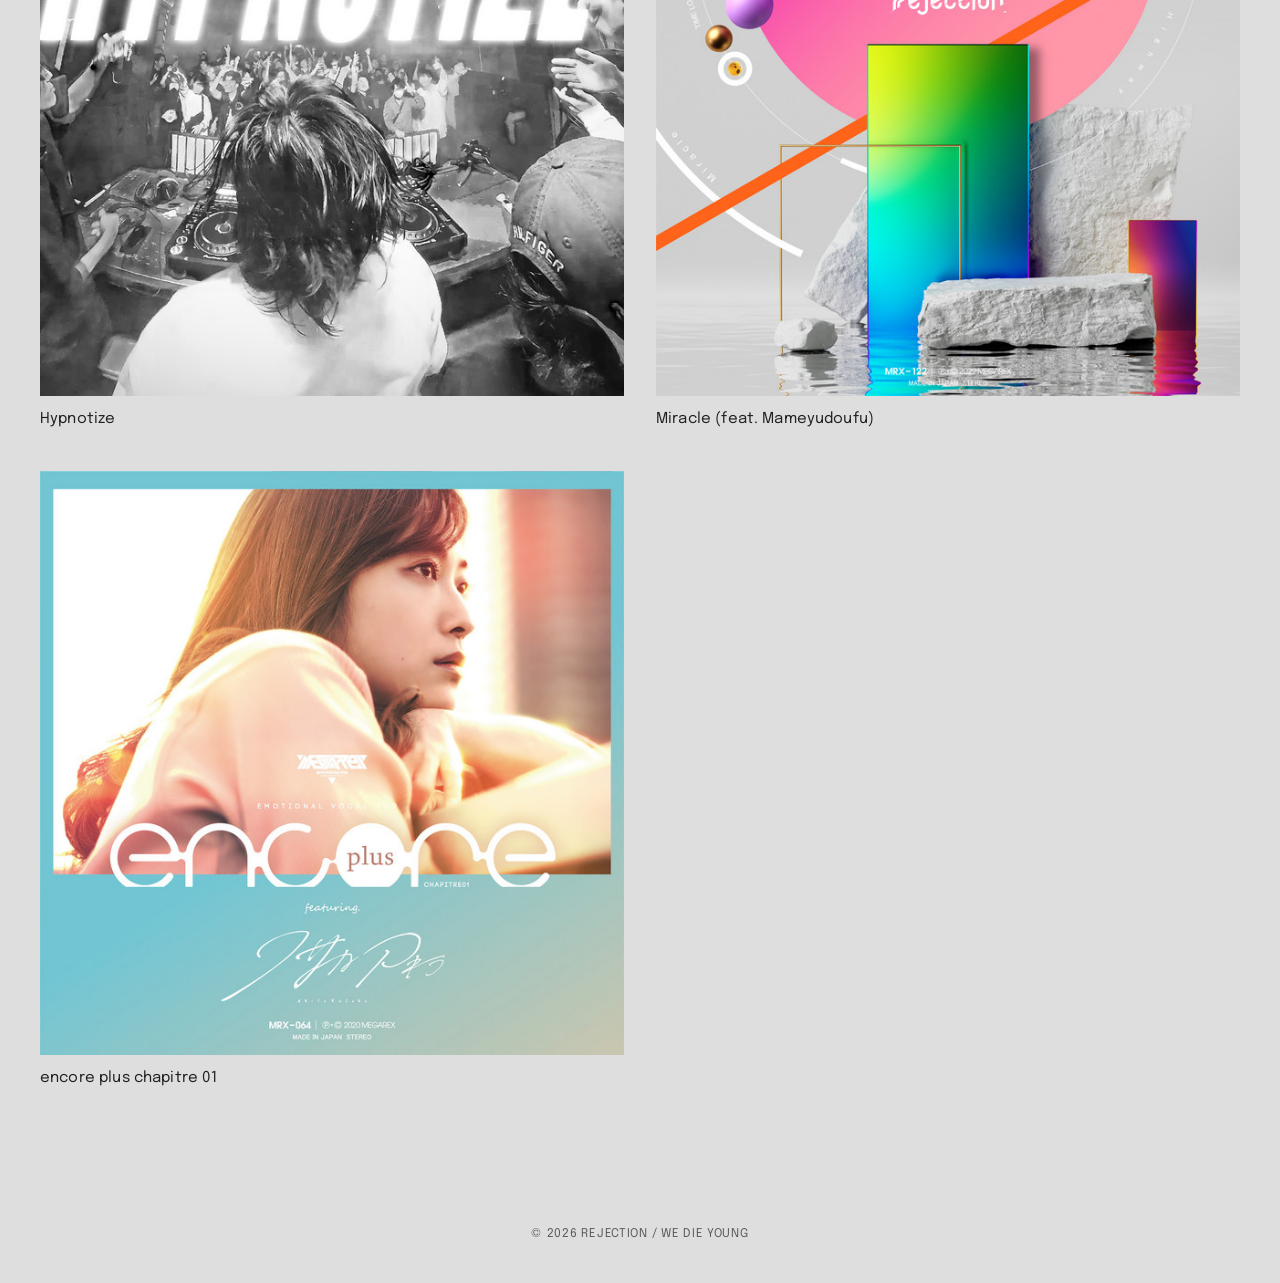
==== commit 2d347eb7: "Remove 5 discontinued releases from music page" ====
--- a/music.html
+++ b/music.html
@@ -80,10 +80,6 @@
           <img class="cover" src="assets/images/covers/nothing-to-lose.jpg" alt="Nothing To Lose" loading="lazy">
           <div class="title">Nothing To Lose</div>
         </a>
-        <a class="release" href="https://open.spotify.com/album/5z2k5duOGapGuPO0RbKeBS" target="_blank" rel="noopener">
-          <img class="cover" src="assets/images/covers/portrait-me.jpg" alt="PORTRAIT ME" loading="lazy">
-          <div class="title">PORTRAIT ME</div>
-        </a>
         <a class="release" href="https://open.spotify.com/album/4SPbyCqJItK5ZX62Soz4PP" target="_blank" rel="noopener">
           <img class="cover" src="assets/images/covers/hands-up.jpg" alt="HANDS UP" loading="lazy">
           <div class="title">HANDS UP</div>
@@ -96,29 +92,9 @@
           <img class="cover" src="assets/images/covers/hypnotize.jpg" alt="Hypnotize" loading="lazy">
           <div class="title">Hypnotize</div>
         </a>
-        <a class="release" href="https://open.spotify.com/album/5HHNSSBQqW4PTgpFJ4BsVs" target="_blank" rel="noopener">
-          <img class="cover" src="assets/images/covers/all-my-friends.jpg" alt="All My Friends" loading="lazy">
-          <div class="title">All My Friends</div>
-        </a>
         <a class="release" href="https://open.spotify.com/track/4YIYpNETwsrSWADLwW0mSf" target="_blank" rel="noopener">
           <img class="cover" src="assets/images/covers/miracle.jpg" alt="Miracle (feat. Mameyudoufu)" loading="lazy">
           <div class="title">Miracle (feat. Mameyudoufu)</div>
-        </a>
-        <a class="release" href="https://open.spotify.com/track/03Szw29ysTw888bMThsro3" target="_blank" rel="noopener">
-          <img class="cover" src="assets/images/covers/persona.jpg" alt="PERSONA (feat. PANXI)" loading="lazy">
-          <div class="title">PERSONA (feat. PANXI)</div>
-        </a>
-        <a class="release" href="https://open.spotify.com/album/18nVjR12azbypMlS67G4hg" target="_blank" rel="noopener">
-          <img class="cover" src="assets/images/covers/wingless.jpg" alt="Wingless (feat. RANASOL)" loading="lazy">
-          <div class="title">Wingless (feat. RANASOL)</div>
-        </a>
-        <a class="release" href="https://open.spotify.com/album/0s3WB6dDd8aX5RElF5GKoR" target="_blank" rel="noopener">
-          <img class="cover" src="assets/images/covers/aimai-attitude.jpg" alt="曖昧アティチュード (feat. 中村さんそ)" loading="lazy">
-          <div class="title">曖昧アティチュード (feat. 中村さんそ)</div>
-        </a>
-        <a class="release" href="https://open.spotify.com/track/6WZYBVBdfKChmdeDefZySE" target="_blank" rel="noopener">
-          <img class="cover" src="assets/images/covers/white-canvas.jpg" alt="White Canvas (feat. 藍月なくる)" loading="lazy">
-          <div class="title">White Canvas (feat. 藍月なくる)</div>
         </a>
         <a class="release" href="https://open.spotify.com/album/2n2oX1cA9yr1API8qES9Ez" target="_blank" rel="noopener">
           <img class="cover" src="assets/images/covers/encore-plus-01.jpg" alt="encore plus chapitre 01" loading="lazy">
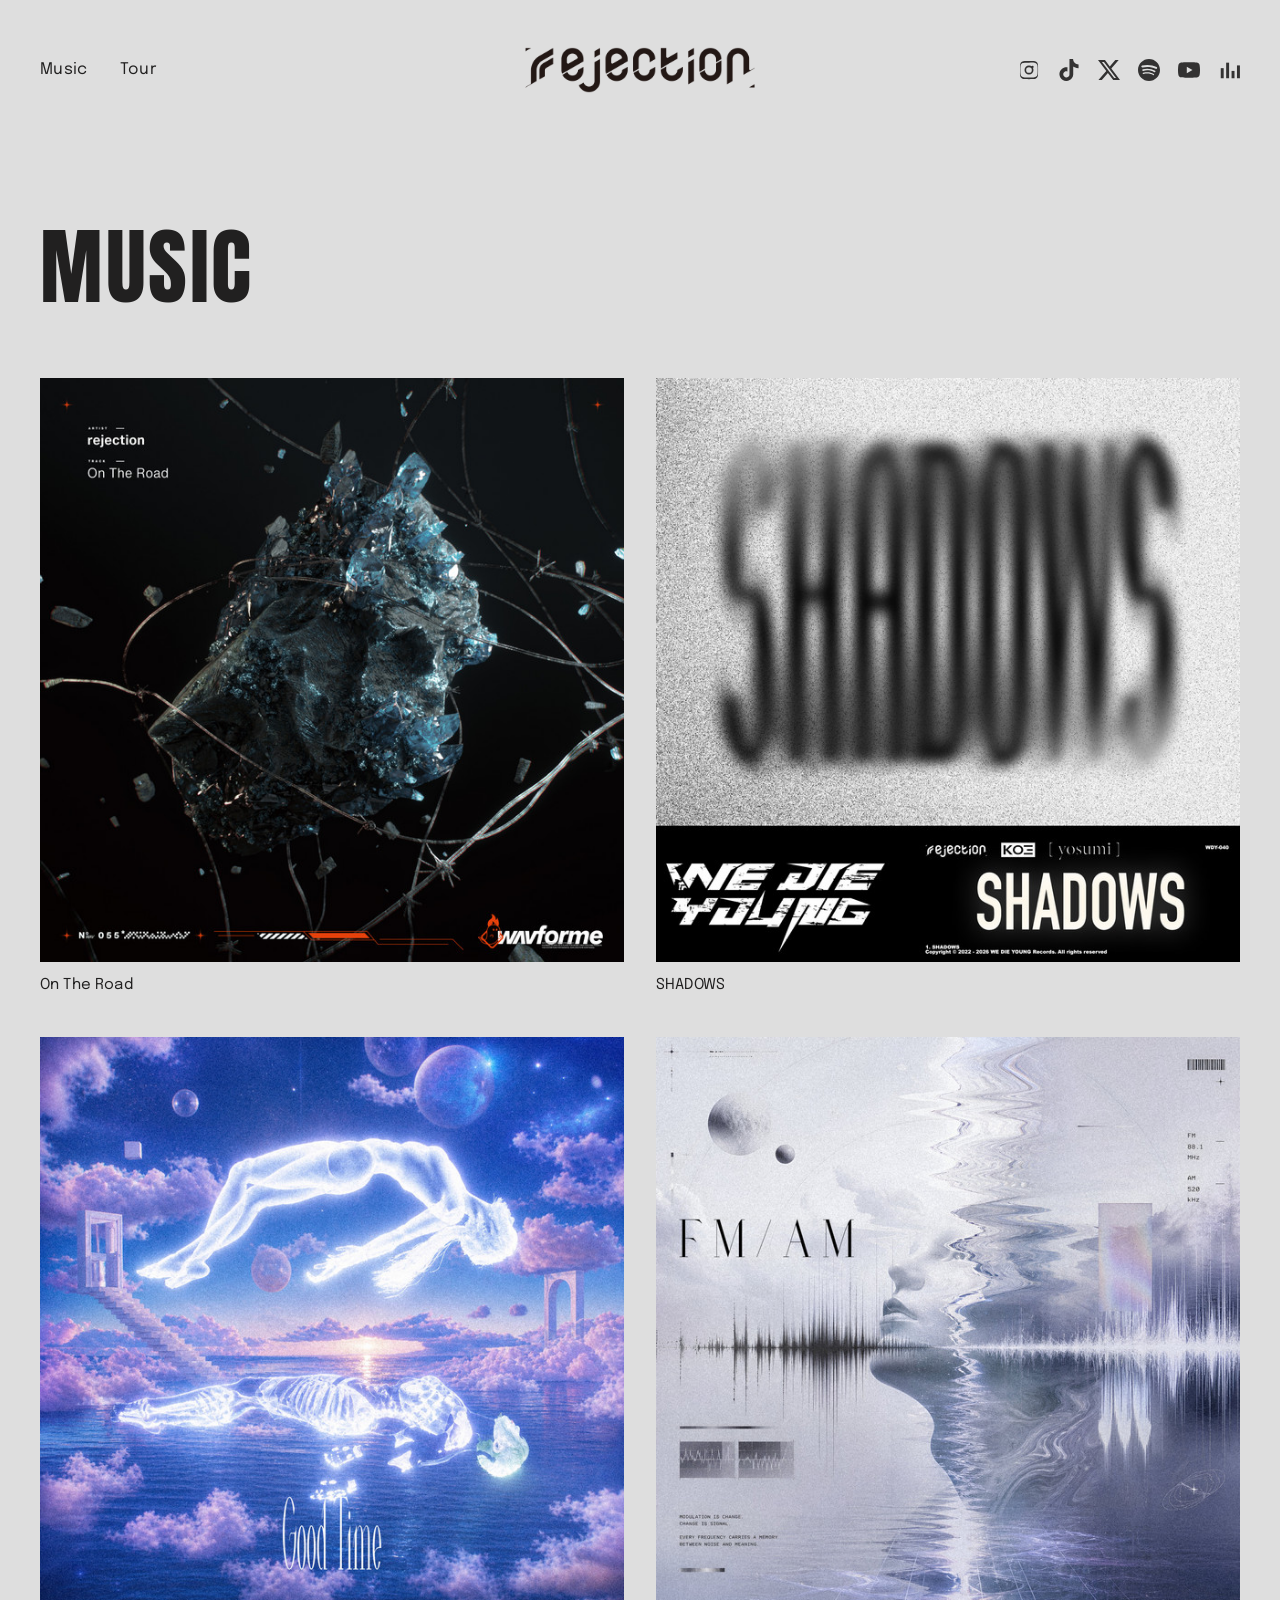
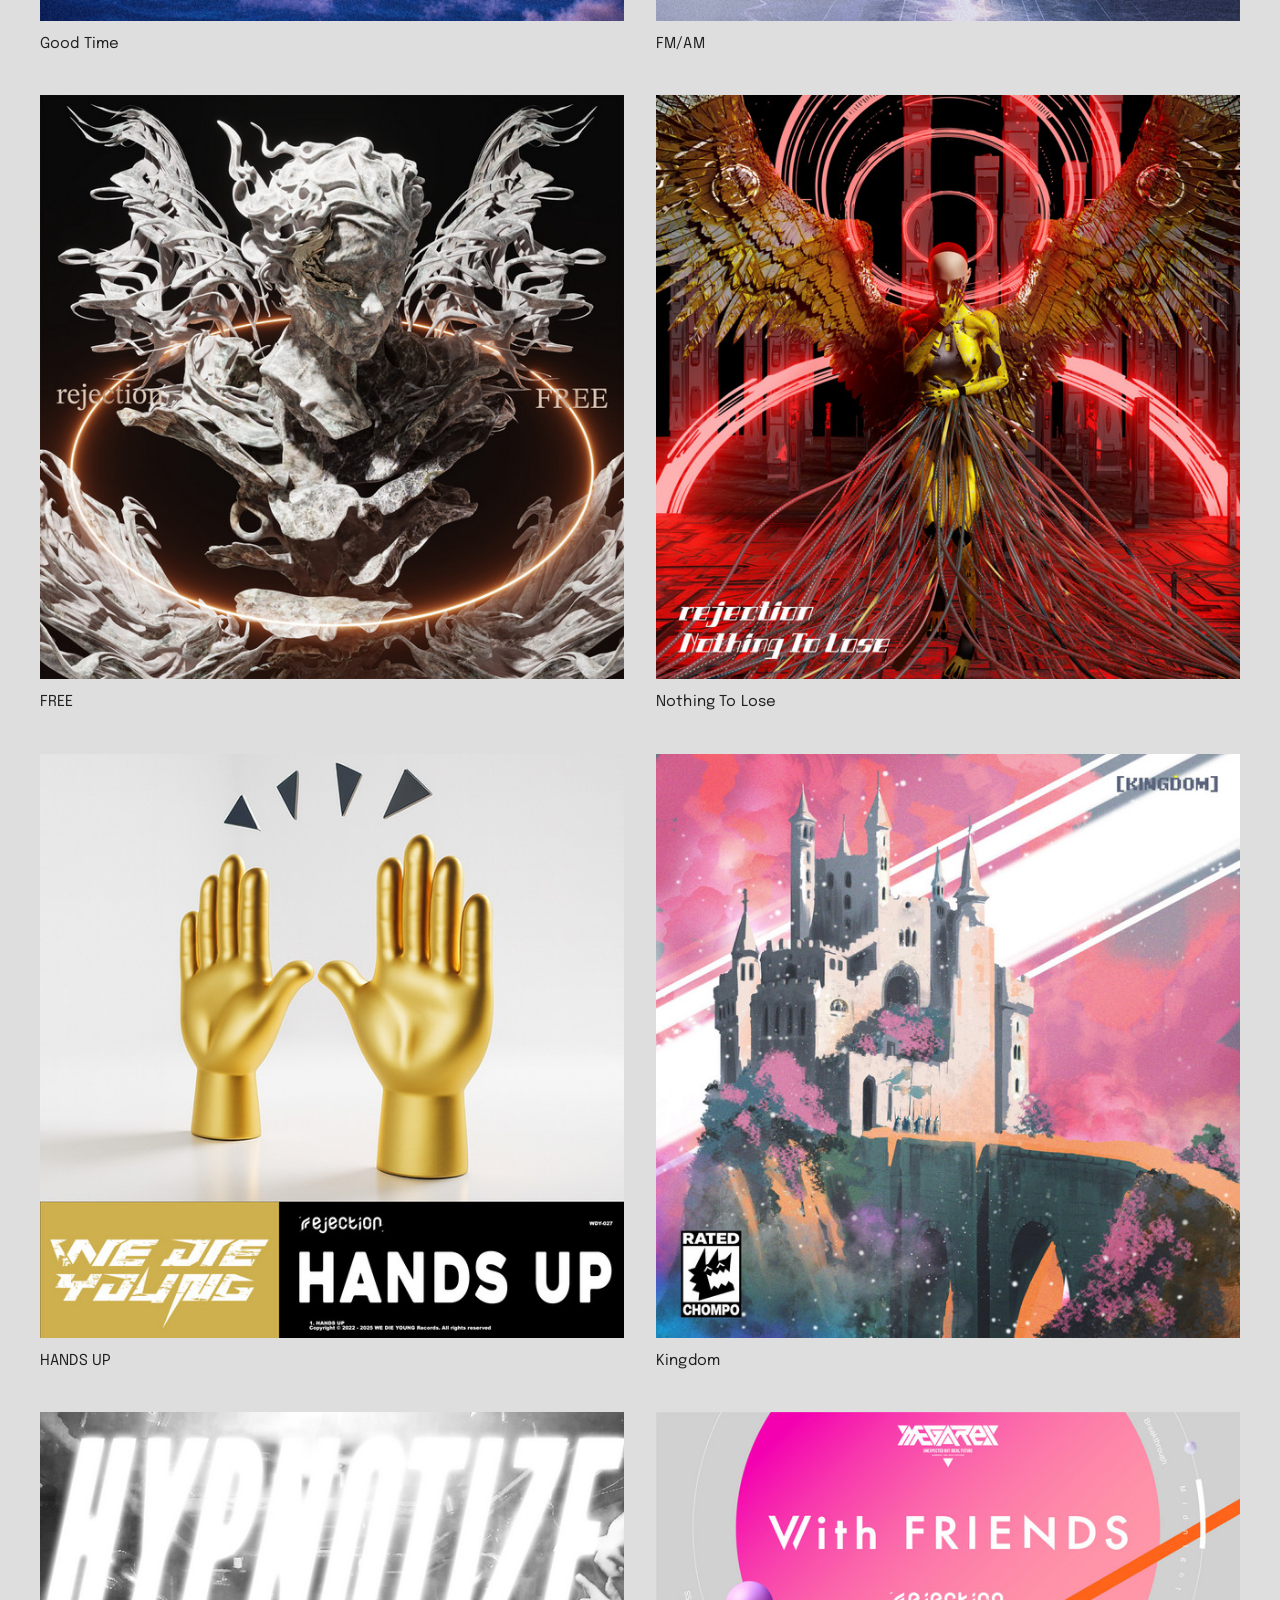
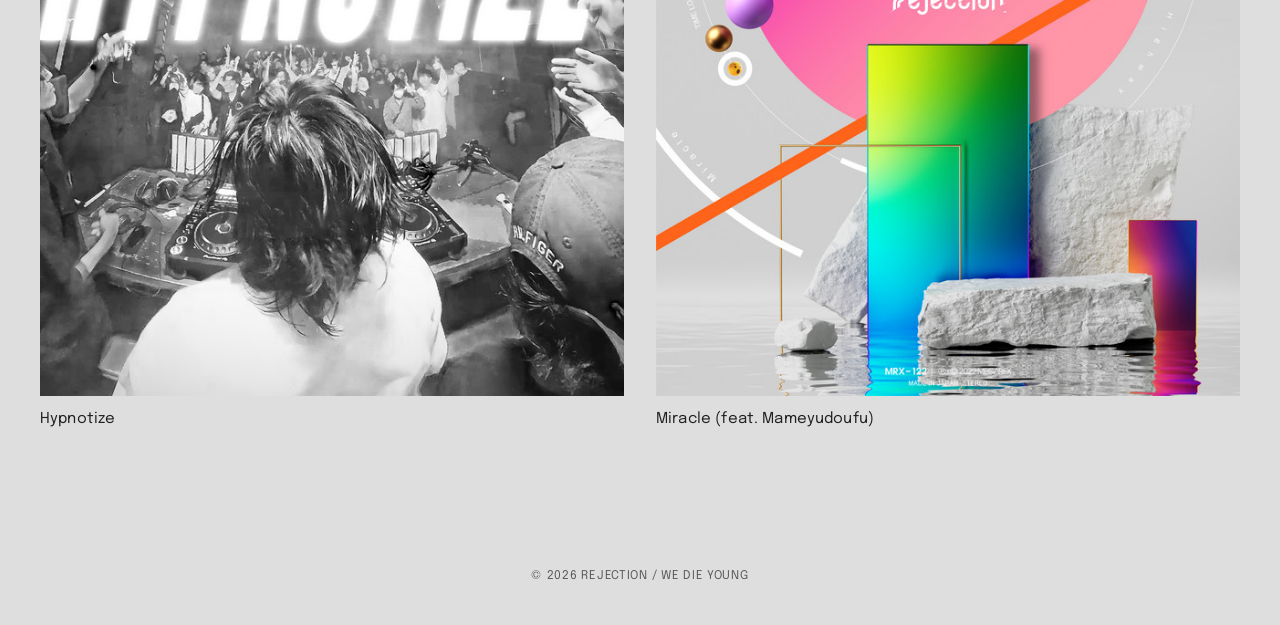
==== commit 441a5d71: "Remove encore plus chapitre 01 from music page" ====
--- a/music.html
+++ b/music.html
@@ -96,10 +96,6 @@
           <img class="cover" src="assets/images/covers/miracle.jpg" alt="Miracle (feat. Mameyudoufu)" loading="lazy">
           <div class="title">Miracle (feat. Mameyudoufu)</div>
         </a>
-        <a class="release" href="https://open.spotify.com/album/2n2oX1cA9yr1API8qES9Ez" target="_blank" rel="noopener">
-          <img class="cover" src="assets/images/covers/encore-plus-01.jpg" alt="encore plus chapitre 01" loading="lazy">
-          <div class="title">encore plus chapitre 01</div>
-        </a>
 
       </div>
     </div>
